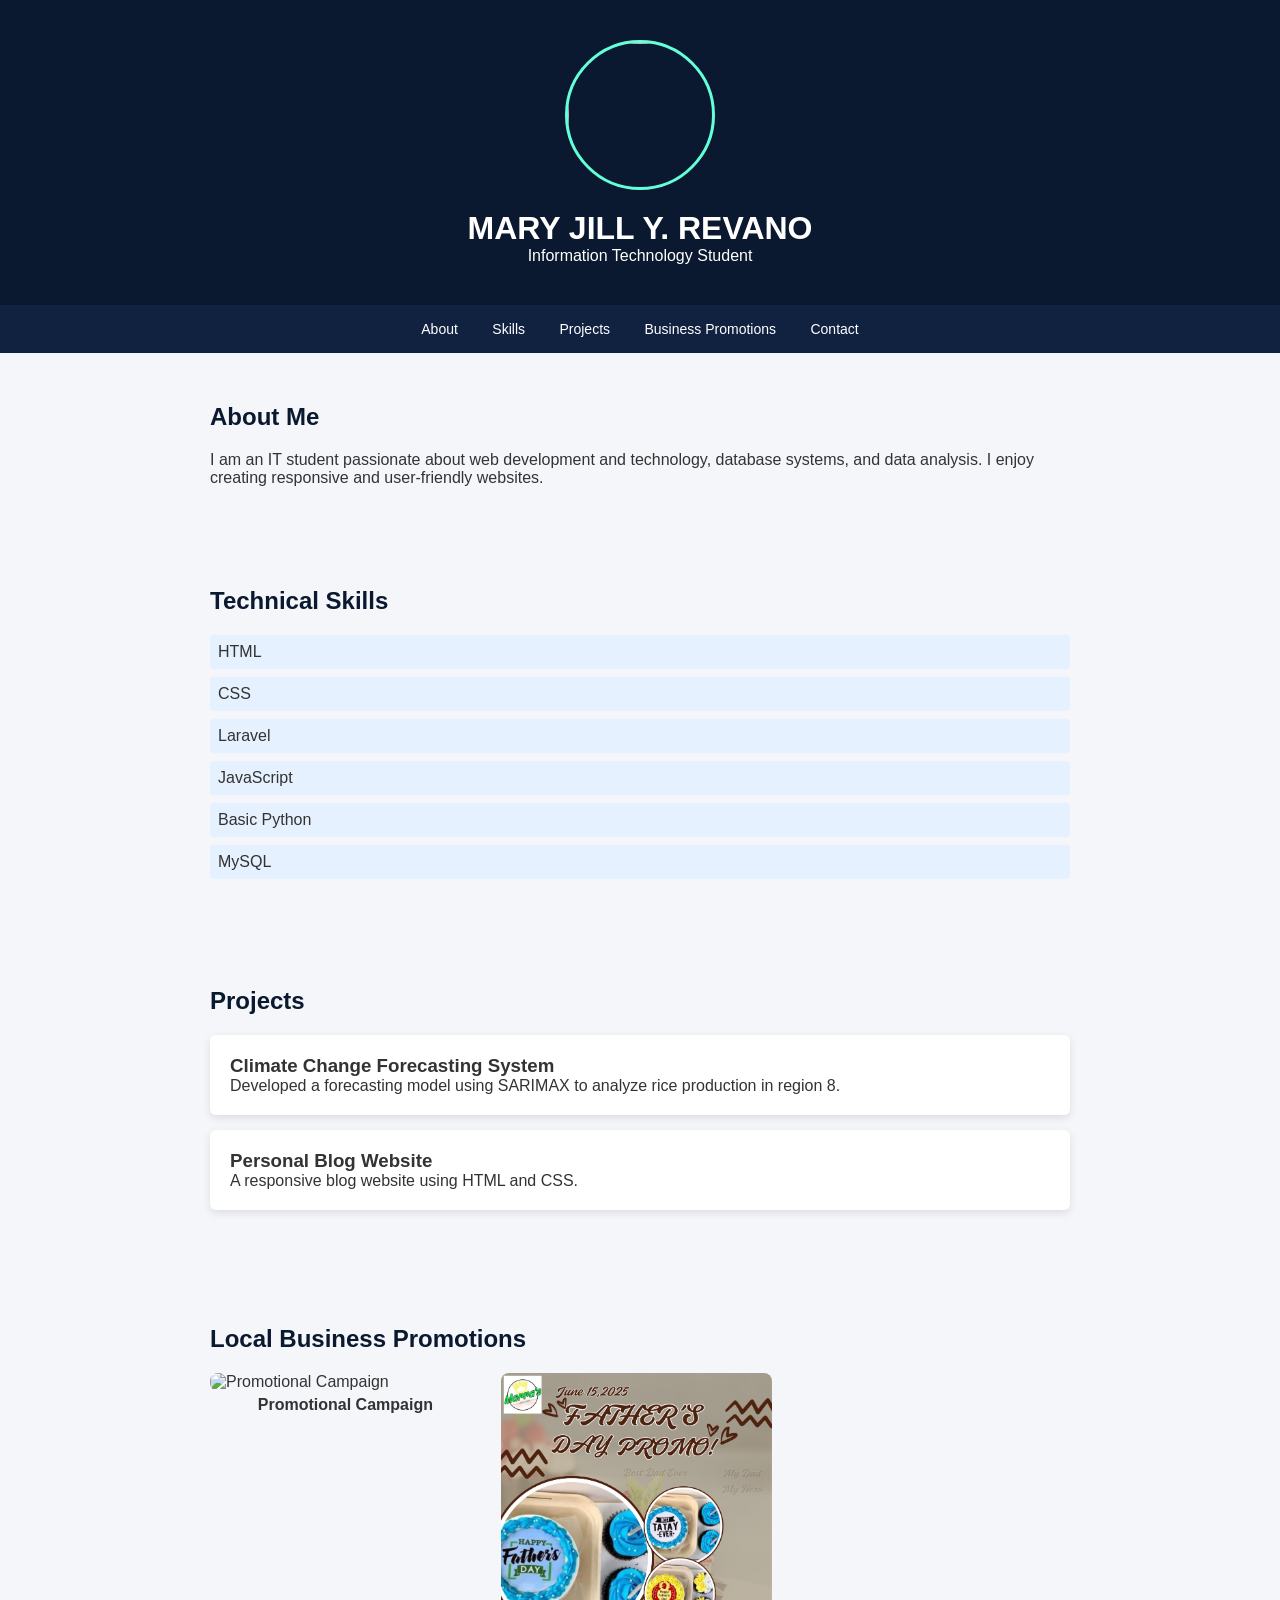
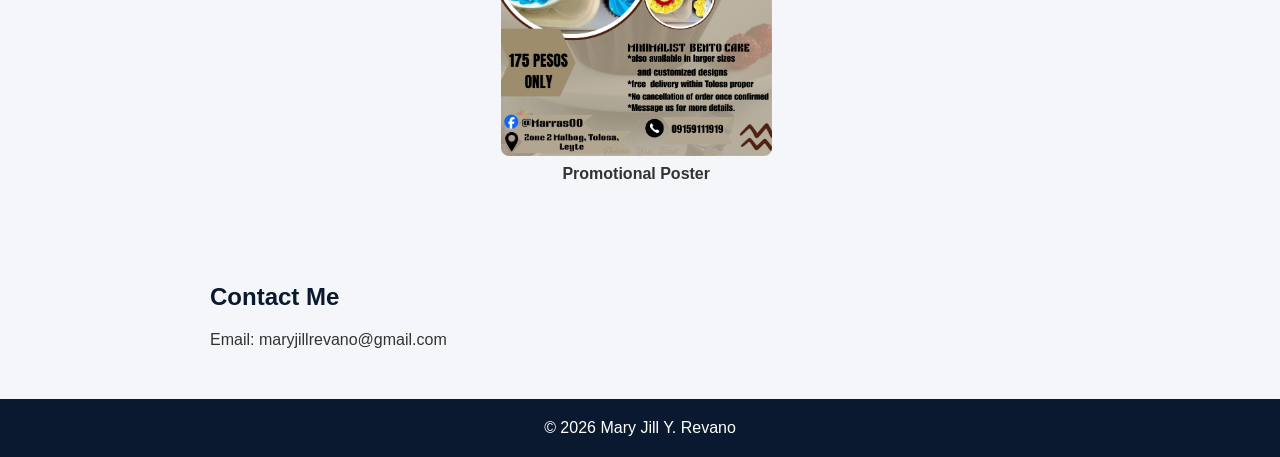
==== index.html @ 79eda32d "Fix folder structure for GitHub Pages" ====
<!DOCTYPE html>
<html lang="en">
<head>
    <meta charset="UTF-8">
    <title>Mary Jill Y. Revano | Portfolio</title>
    <meta name="viewport" content="width=device-width, initial-scale=1.0">

    <!-- Link CSS -->
    <link rel="stylesheet" href="style.css">
</head>
<body>

<header>
    <img src="profile.jpg" class="profile-photo">
    <h1>MARY JILL Y. REVANO</h1>
    <p>Information Technology Student</p>
</header>

<nav>
    <a href="#about">About</a>
    <a href="#skills">Skills</a>
    <a href="#projects">Projects</a>
    <a href="#campaign-section">Business Promotions</a>
    <a href="#contact">Contact</a>
</nav>

<section id="about">
    <h2>About Me</h2>
    <p>
        I am an IT student passionate about web development and technology, database systems, and data analysis.
        I enjoy creating responsive and user-friendly websites.
    </p>
</section>

<section id="skills">
    <h2>Technical Skills</h2>
    <ul>
        <li>HTML</li>
        <li>CSS</li>
        <li>Laravel</li>
        <li>JavaScript</li>
        <li>Basic Python</li>
        <li>MySQL</li>
    </ul>
</section>

<section id="projects">
    <h2>Projects</h2>
    <div class="project">
        <h3>Climate Change Forecasting System</h3>
        <p>Developed a forecasting model using SARIMAX to analyze rice production in region 8.</p>
    </div>

    <div class="project">
        <h3>Personal Blog Website</h3>
        <p>A responsive blog website using HTML and CSS.</p>
    </div>
</section>

<section id="campaign-section">
  <h2>Local Business Promotions</h2>
  
  <div class="campaign-gallery">
    <figure>
      <img src="images/Promotional Campaign.png" alt="Promotional Campaign">
      <figcaption>Promotional Campaign</figcaption>
    </figure>
    
    <figure>
      <img src="images/Promotional Poster.png" alt="Promotional Poster">
      <figcaption>Promotional Poster</figcaption>
    </figure>
  </div>
</section>

<section id="contact">
    <h2>Contact Me</h2>
    <p>Email: maryjillrevano@gmail.com</p>
</section>

<footer>
    <p>© 2026 Mary Jill Y. Revano</p>
</footer>

</body>
</html>
---- style.css ----
* {
    margin: 0;
    padding: 0;
    box-sizing: border-box;
    font-family: Arial, sans-serif;
}

body {
    background-color: #f4f6f9;
    color: #333;
}

header {
    background-color: #0a192f;
    color: white;
    text-align: center;
    padding: 40px 20px;
}

nav {
    background-color: #112240;
    text-align: center;
    padding: 15px;
}

nav a {
    color: white;
    text-decoration: none;
    margin: 0 15px;
    font-size: 14px;
}

nav a:hover {
    color: #64ffda;
}

section {
    padding: 50px 20px;
    max-width: 900px;
    margin: auto;
}

h2 {
    margin-bottom: 20px;
    color: #0a192f;
}

ul {
    list-style: none;
}

ul li {
    background-color: #e6f1ff;
    margin: 8px 0;
    padding: 8px;
    border-radius: 4px;
}

.project {
    background: white;
    padding: 20px;
    margin-bottom: 15px;
    border-radius: 6px;
    box-shadow: 0 3px 8px rgba(0,0,0,0.1);
}

footer {
    background-color: #0a192f;
    color: white;
    text-align: center;
    padding: 20px;
}

.profile-photo {
    width: 150px;       /* size of the photo */
    height: 150px;
    border-radius: 50%; /* makes it circular */
    display: block;
    margin: 0 auto 20px; /* center it and add spacing below */
    border: 3px solid #64ffda; /* optional border */
}

.campaign-gallery {
  display: flex;
  flex-wrap: wrap;
  gap: 20px;
}
.campaign-gallery figure {
  width: calc(33% - 13px);
  margin: 0;
}
.campaign-gallery img {
  width: 100%;
  border-radius: 8px;
}
.campaign-gallery figcaption {
  text-align: center;
  margin-top: 5px;
  font-weight: bold;
}
@media (max-width: 768px) {
  .campaign-gallery figure {
    width: 100%;
  }
}
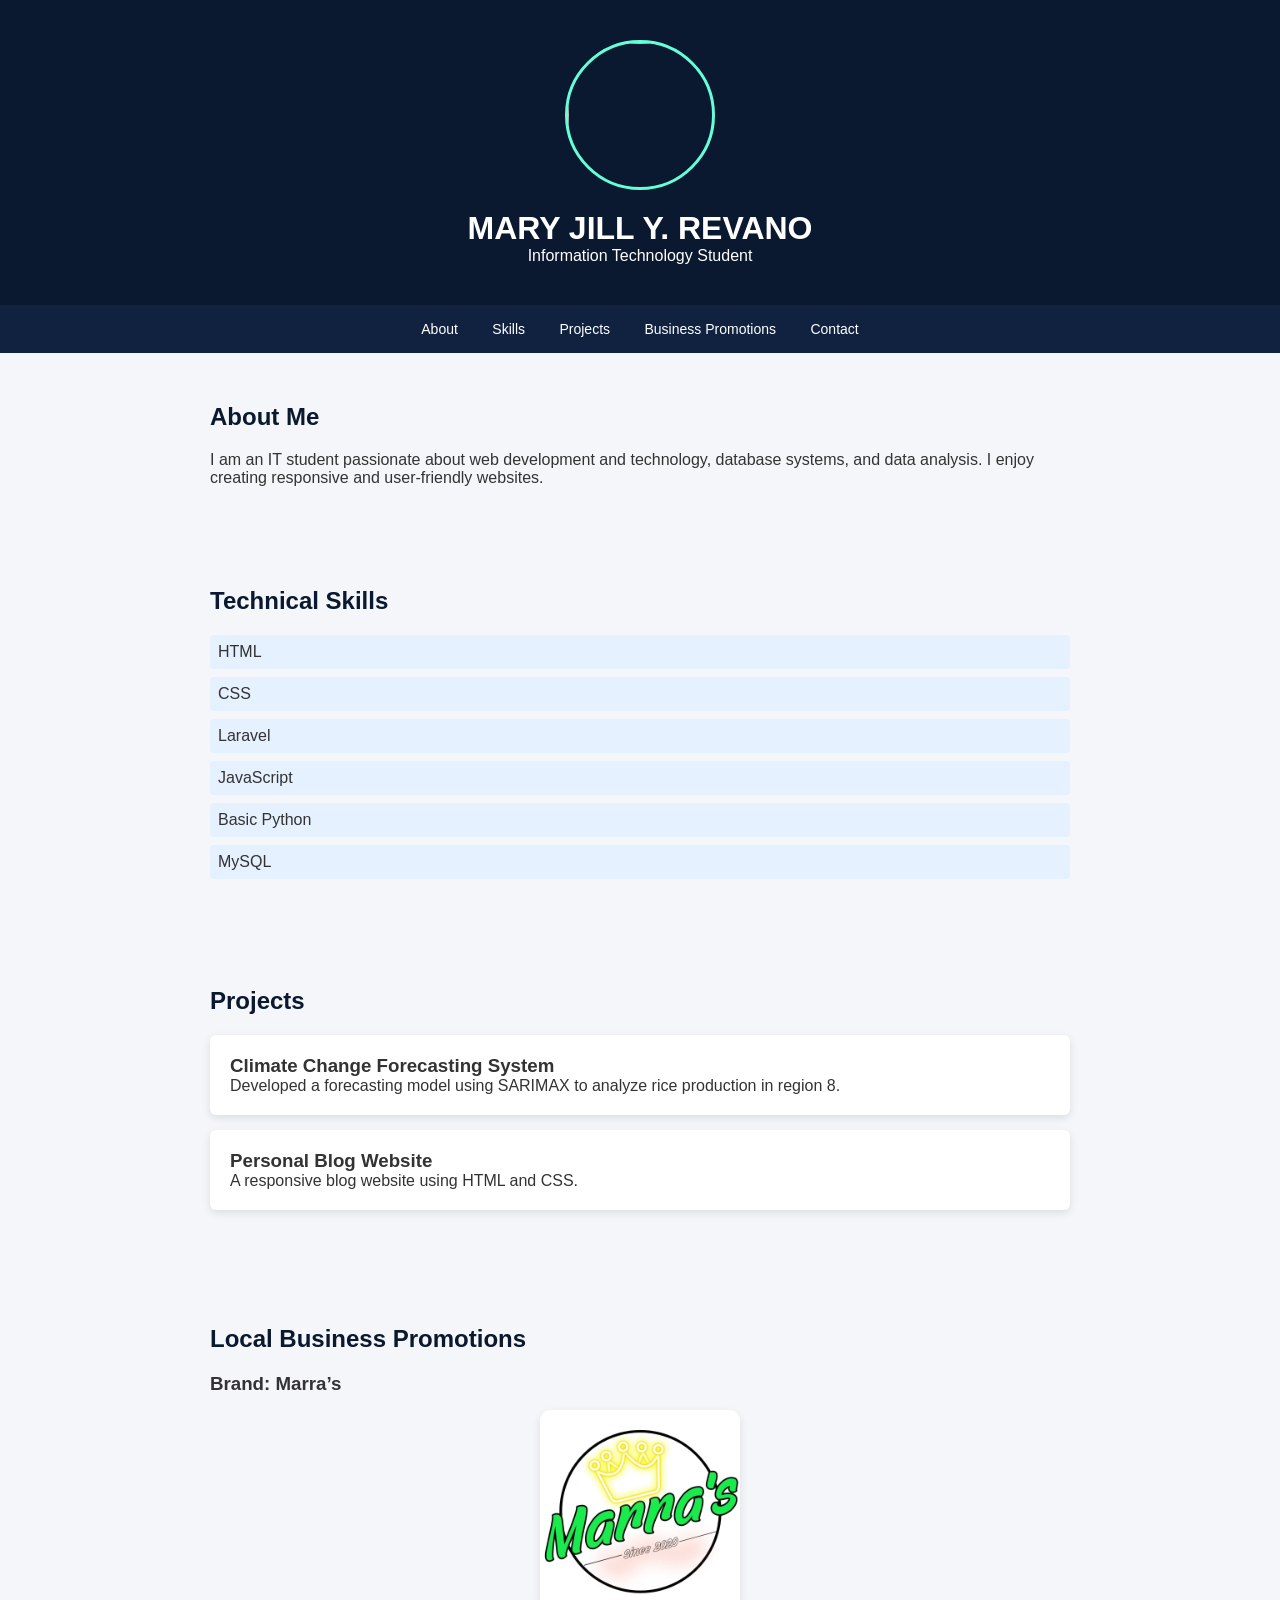
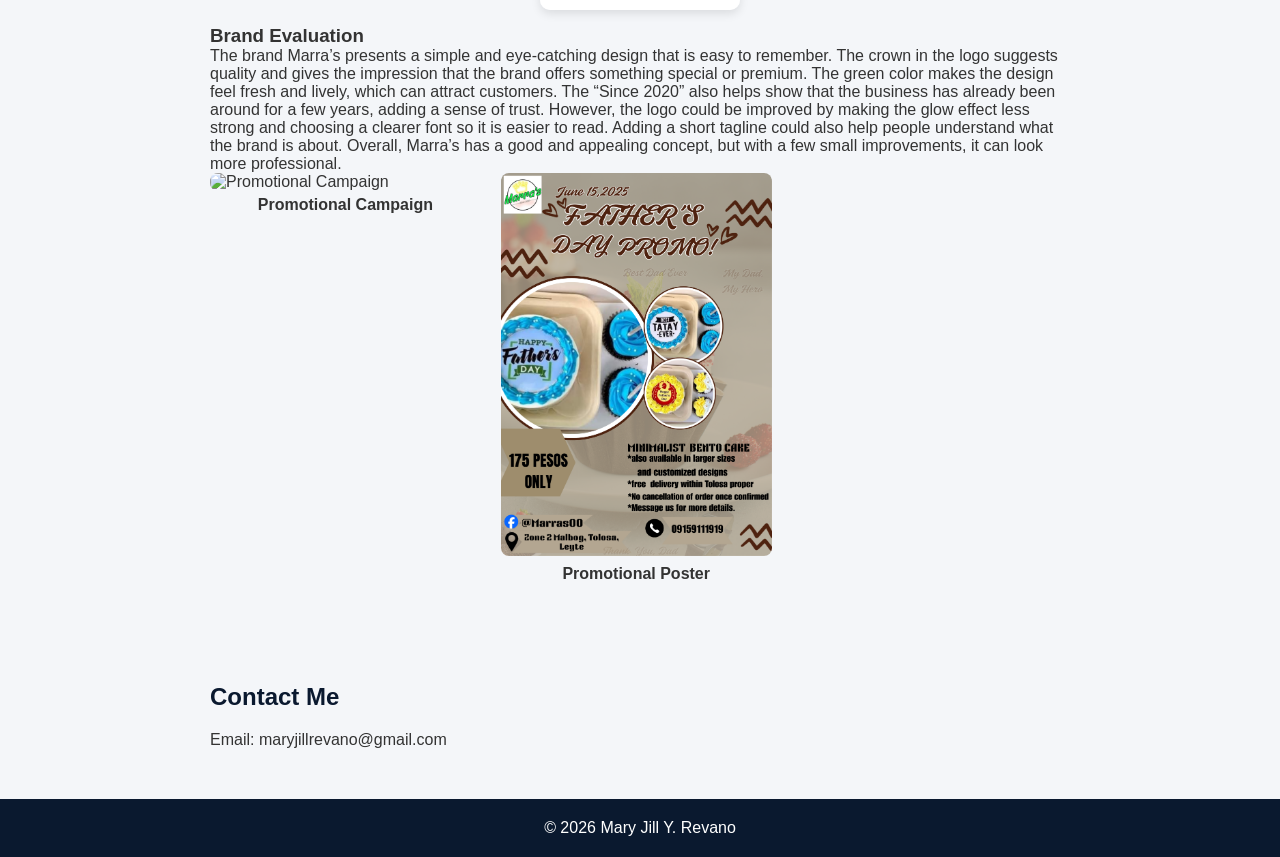
==== commit 62883574: "fixed image" ====
--- a/index.html
+++ b/index.html
@@ -59,7 +59,30 @@
 
 <section id="campaign-section">
   <h2>Local Business Promotions</h2>
-  
+
+   <!-- Brand Photo -->
+  <div class="brand">
+    <h3>Brand: Marra’s</h3>
+    <img src="images/marra-logo.jpg" alt="Marra's Logo" class="brand-photo">
+  </div>
+
+  <!-- Brand Evaluation -->
+  <div class="brand-evaluation">
+    <h3>Brand Evaluation</h3>
+    <p>
+      The brand Marra’s presents a simple and eye-catching design that is easy to remember. 
+      The crown in the logo suggests quality and gives the impression that the brand offers 
+      something special or premium. The green color makes the design feel fresh and lively, 
+      which can attract customers. The “Since 2020” also helps show that the business has 
+      already been around for a few years, adding a sense of trust. However, the logo could 
+      be improved by making the glow effect less strong and choosing a clearer font so it is 
+      easier to read. Adding a short tagline could also help people understand what the brand 
+      is about. Overall, Marra’s has a good and appealing concept, but with a few small 
+      improvements, it can look more professional.
+    </p>
+  </div>
+
+  <!-- Campaign Images -->
   <div class="campaign-gallery">
     <figure>
       <img src="images/Promotional Campaign.png" alt="Promotional Campaign">
--- a/style.css
+++ b/style.css
@@ -102,4 +102,12 @@
   .campaign-gallery figure {
     width: 100%;
   }
+}
+
+.brand-photo {
+    width: 200px;          /* controls size */
+    display: block;
+    margin: 15px auto;     /* centers the image */
+    border-radius: 10px;   /* rounded corners */
+    box-shadow: 0 4px 10px rgba(0,0,0,0.1);
 }
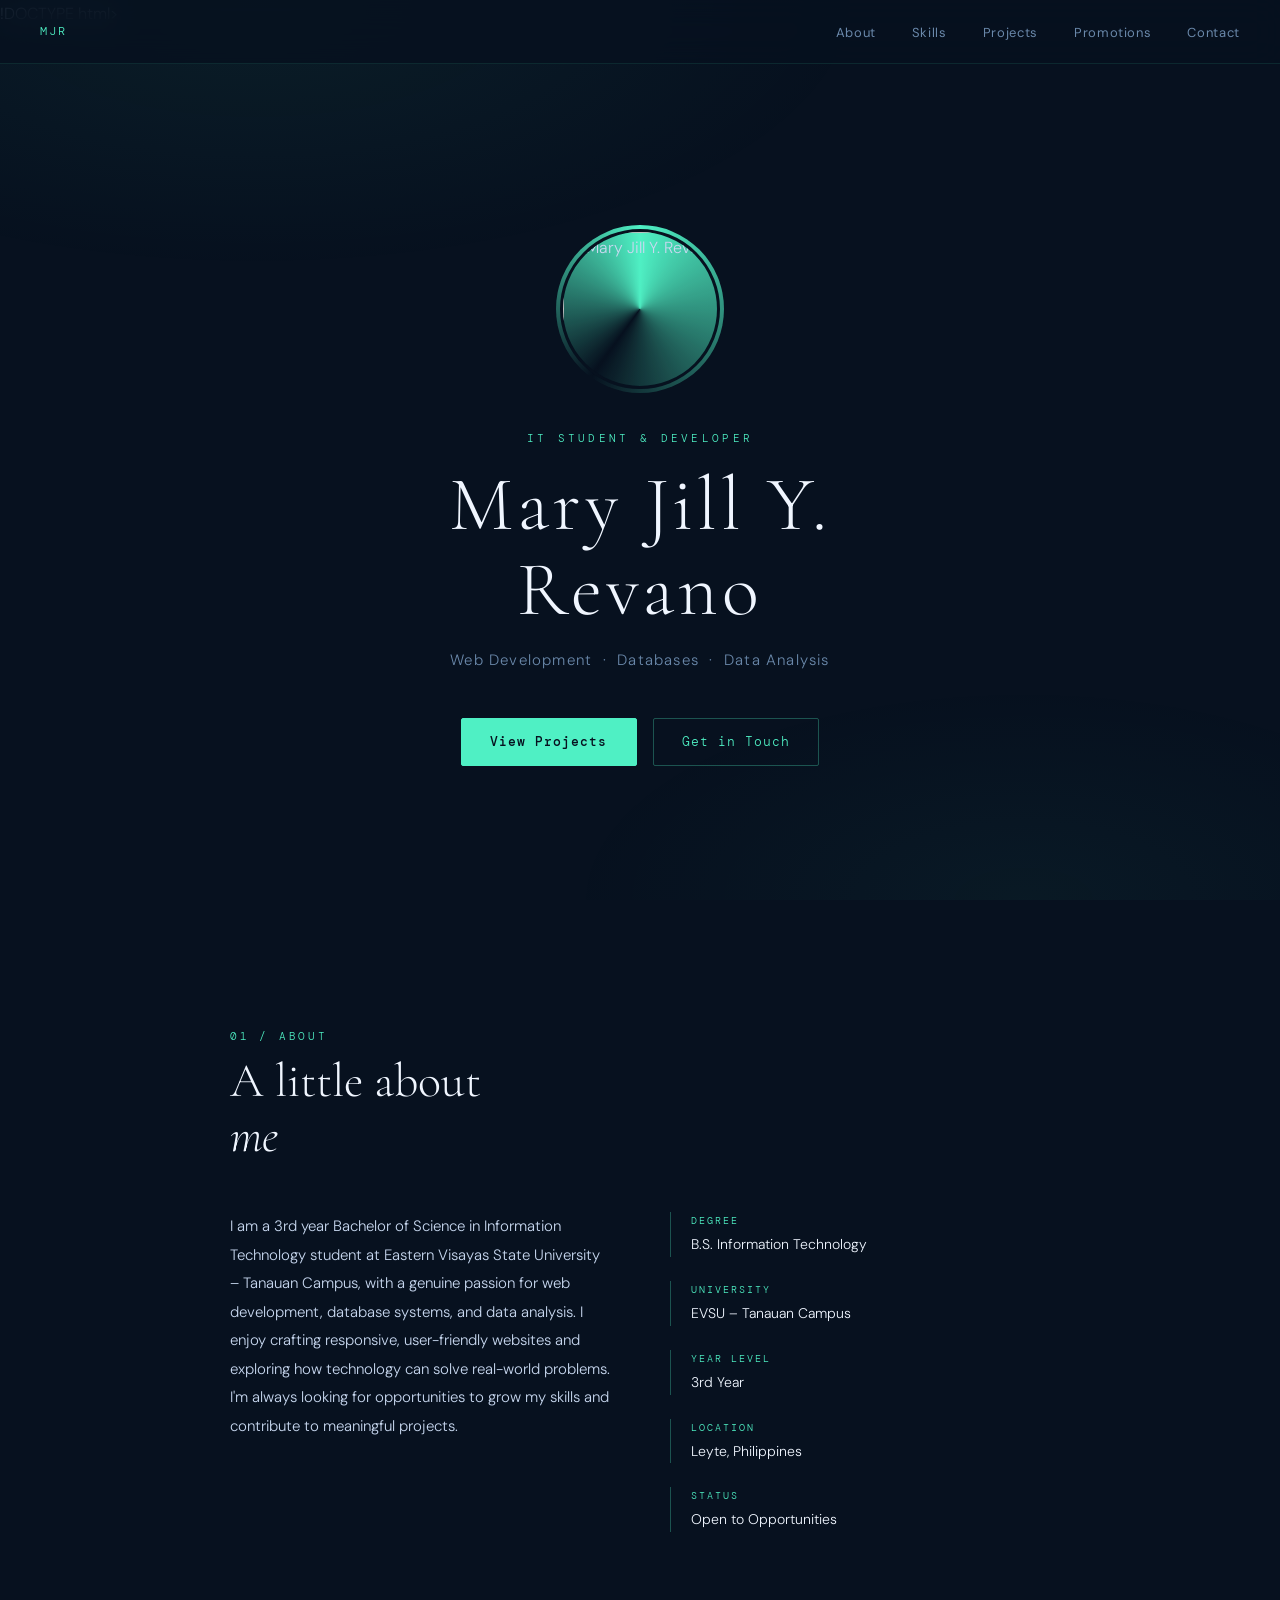
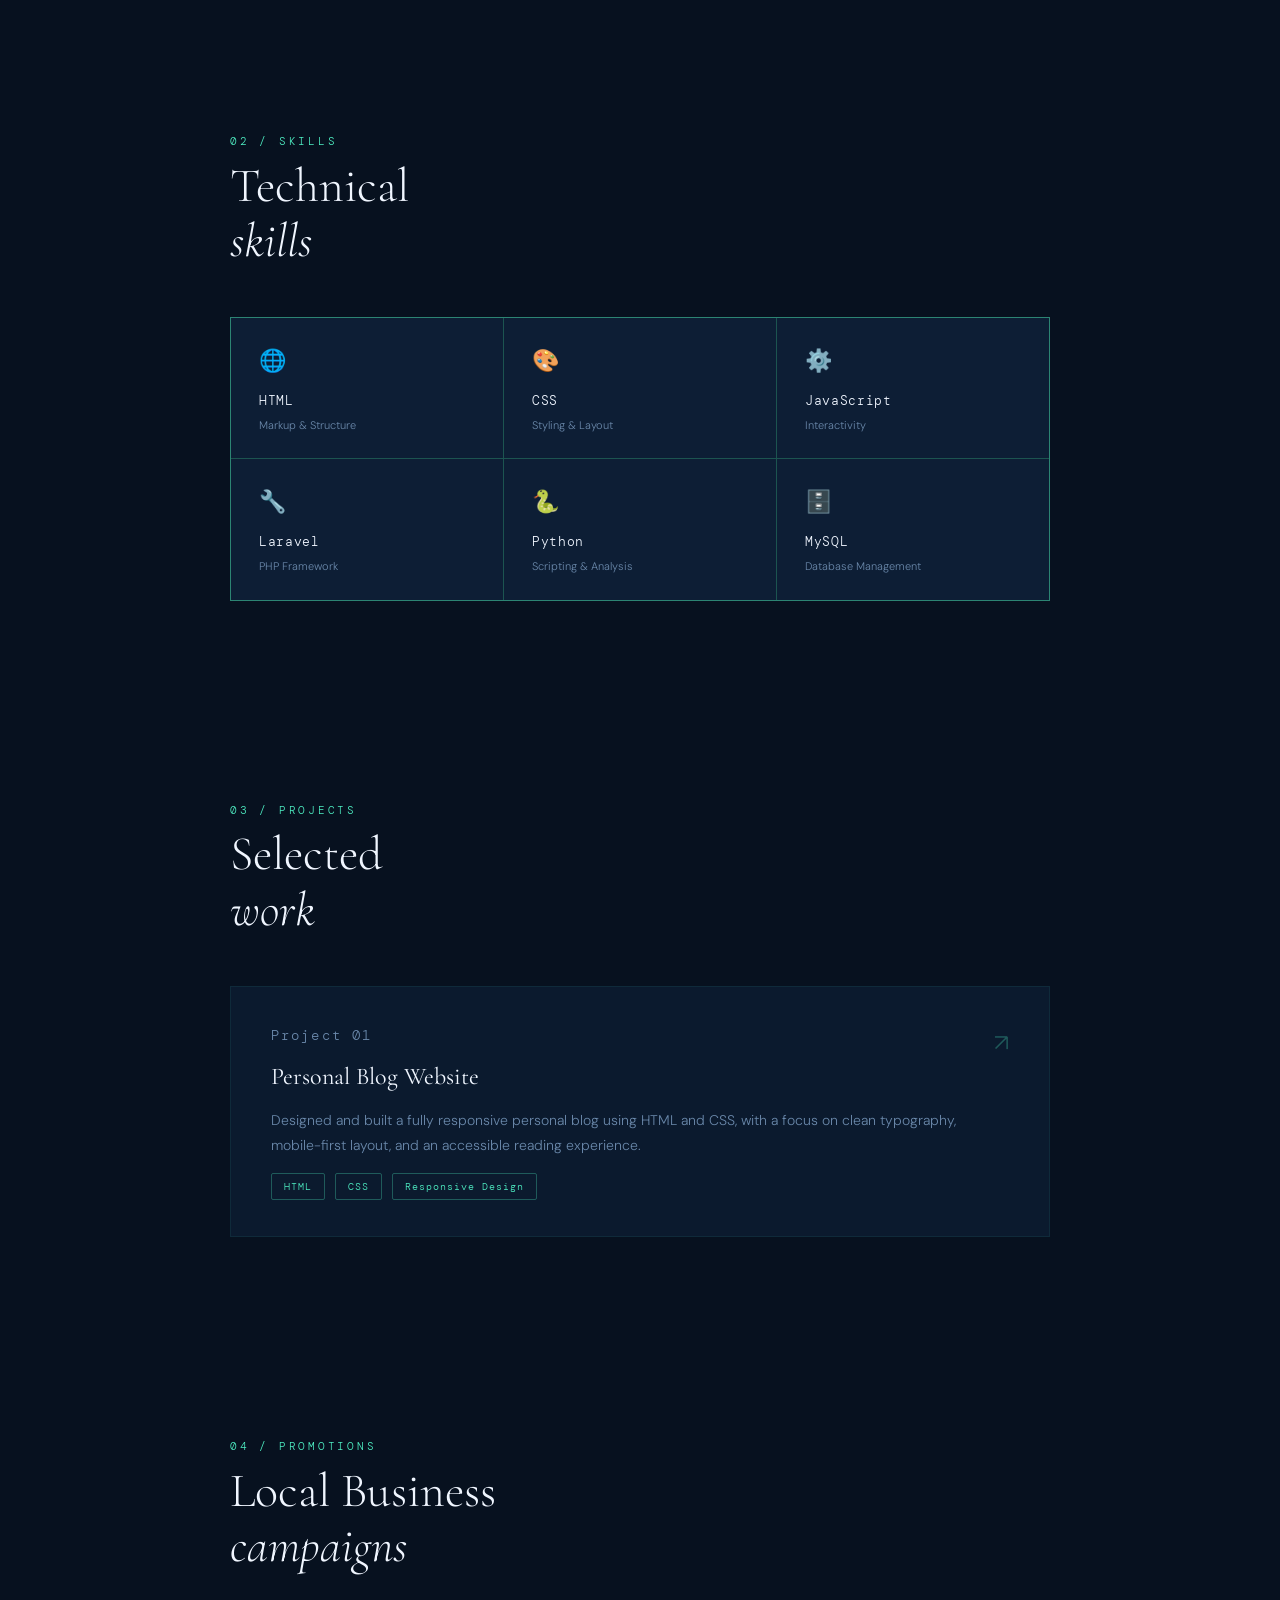
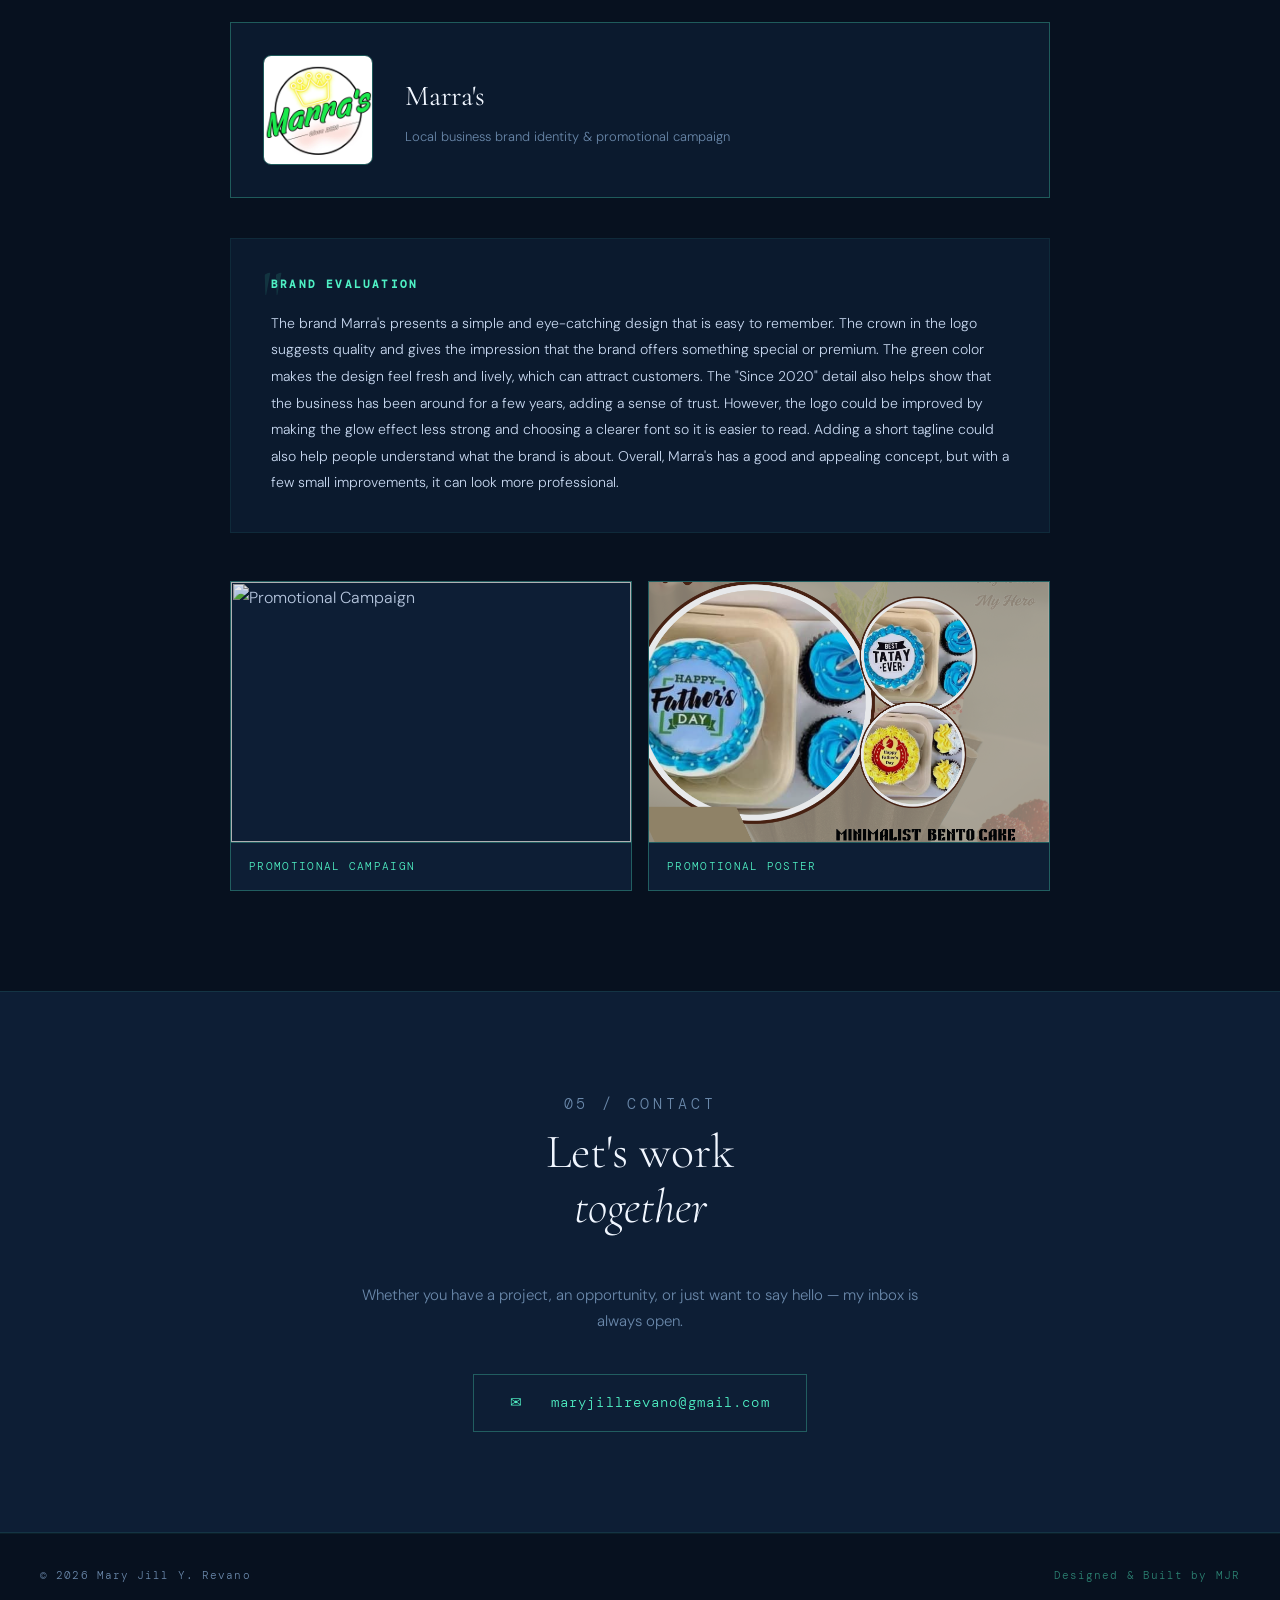
==== commit 0a4b46a4: "Update portfolio" ====
--- a/index.html
+++ b/index.html
@@ -1,109 +1,209 @@
-<!DOCTYPE html>
+!DOCTYPE html>
 <html lang="en">
 <head>
     <meta charset="UTF-8">
     <title>Mary Jill Y. Revano | Portfolio</title>
     <meta name="viewport" content="width=device-width, initial-scale=1.0">
-
-    <!-- Link CSS -->
+    <link rel="preconnect" href="https://fonts.googleapis.com">
+    <link rel="preconnect" href="https://fonts.gstatic.com" crossorigin>
+    <link href="https://fonts.googleapis.com/css2?family=Cormorant+Garamond:ital,wght@0,300;0,400;0,600;1,300&family=DM+Sans:wght@300;400;500&family=DM+Mono:wght@300;400&display=swap" rel="stylesheet">
     <link rel="stylesheet" href="style.css">
 </head>
 <body>
 
+<!-- ── NAVIGATION ── -->
+<nav>
+    <a href="#" class="nav-logo">MJR</a>
+    <ul class="nav-links">
+        <li><a href="#about">About</a></li>
+        <li><a href="#skills">Skills</a></li>
+        <li><a href="#projects">Projects</a></li>
+        <li><a href="#campaign-section">Promotions</a></li>
+        <li><a href="#contact">Contact</a></li>
+    </ul>
+</nav>
+
+<!-- ── HERO ── -->
 <header>
-    <img src="profile.jpg" class="profile-photo">
-    <h1>MARY JILL Y. REVANO</h1>
-    <p>Information Technology Student</p>
+    <div class="profile-ring">
+        <img src="profile.jpg" class="profile-photo" alt="Mary Jill Y. Revano">
+    </div>
+    <p class="hero-eyebrow">IT Student &amp; Developer</p>
+    <h1>Mary Jill Y.<br>Revano</h1>
+    <p class="hero-tagline">Web Development &nbsp;·&nbsp; Databases &nbsp;·&nbsp; Data Analysis</p>
+    <div class="hero-cta">
+        <a href="#projects" class="btn btn-primary">View Projects</a>
+        <a href="#contact" class="btn btn-ghost">Get in Touch</a>
+    </div>
 </header>
 
-<nav>
-    <a href="#about">About</a>
-    <a href="#skills">Skills</a>
-    <a href="#projects">Projects</a>
-    <a href="#campaign-section">Business Promotions</a>
-    <a href="#contact">Contact</a>
-</nav>
-
+<!-- ── ABOUT ── -->
 <section id="about">
-    <h2>About Me</h2>
-    <p>
-        I am an IT student passionate about web development and technology, database systems, and data analysis.
-        I enjoy creating responsive and user-friendly websites.
-    </p>
-</section>
-
+    <div class="section-wrap">
+        <p class="section-label reveal">01 / About</p>
+        <h2 class="section-title reveal">A little about<br><em>me</em></h2>
+        <div class="about-grid reveal">
+            <div class="about-text">
+                <p>
+                    I am a 3rd year Bachelor of Science in Information Technology student at Eastern Visayas State University – Tanauan Campus, with a genuine passion for web development, database systems, and data analysis. I enjoy crafting responsive, user-friendly websites and exploring how technology can solve real-world problems. I'm always looking for opportunities to grow my skills and contribute to meaningful projects.
+                </p>
+            </div>
+            <div class="about-meta">
+                <div class="meta-item">
+                    <p class="meta-label">Degree</p>
+                    <p class="meta-value">B.S. Information Technology</p>
+                </div>
+                <div class="meta-item">
+                    <p class="meta-label">University</p>
+                    <p class="meta-value">EVSU – Tanauan Campus</p>
+                </div>
+                <div class="meta-item">
+                    <p class="meta-label">Year Level</p>
+                    <p class="meta-value">3rd Year</p>
+                </div>
+                <div class="meta-item">
+                    <p class="meta-label">Location</p>
+                    <p class="meta-value">Leyte, Philippines</p>
+                </div>
+                <div class="meta-item">
+                    <p class="meta-label">Status</p>
+                    <p class="meta-value">Open to Opportunities</p>
+                </div>
+            </div>
+        </div>
+    </div>
+</section>
+
+<!-- ── SKILLS ── -->
 <section id="skills">
-    <h2>Technical Skills</h2>
-    <ul>
-        <li>HTML</li>
-        <li>CSS</li>
-        <li>Laravel</li>
-        <li>JavaScript</li>
-        <li>Basic Python</li>
-        <li>MySQL</li>
-    </ul>
-</section>
-
+    <div class="section-wrap">
+        <p class="section-label reveal">02 / Skills</p>
+        <h2 class="section-title reveal">Technical<br><em>skills</em></h2>
+        <div class="skills-grid reveal">
+            <div class="skill-item">
+                <div class="skill-icon">🌐</div>
+                <p class="skill-name">HTML</p>
+                <p class="skill-level">Markup & Structure</p>
+            </div>
+            <div class="skill-item">
+                <div class="skill-icon">🎨</div>
+                <p class="skill-name">CSS</p>
+                <p class="skill-level">Styling & Layout</p>
+            </div>
+            <div class="skill-item">
+                <div class="skill-icon">⚙️</div>
+                <p class="skill-name">JavaScript</p>
+                <p class="skill-level">Interactivity</p>
+            </div>
+            <div class="skill-item">
+                <div class="skill-icon">🔧</div>
+                <p class="skill-name">Laravel</p>
+                <p class="skill-level">PHP Framework</p>
+            </div>
+            <div class="skill-item">
+                <div class="skill-icon">🐍</div>
+                <p class="skill-name">Python</p>
+                <p class="skill-level">Scripting & Analysis</p>
+            </div>
+            <div class="skill-item">
+                <div class="skill-icon">🗄️</div>
+                <p class="skill-name">MySQL</p>
+                <p class="skill-level">Database Management</p>
+            </div>
+        </div>
+    </div>
+</section>
+
+<!-- ── PROJECTS ── -->
 <section id="projects">
-    <h2>Projects</h2>
-    <div class="project">
-        <h3>Climate Change Forecasting System</h3>
-        <p>Developed a forecasting model using SARIMAX to analyze rice production in region 8.</p>
-    </div>
-
-    <div class="project">
-        <h3>Personal Blog Website</h3>
-        <p>A responsive blog website using HTML and CSS.</p>
-    </div>
-</section>
-
+    <div class="section-wrap">
+        <p class="section-label reveal">03 / Projects</p>
+        <h2 class="section-title reveal">Selected<br><em>work</em></h2>
+        <div class="projects-list">
+            <div class="project-card reveal">
+                <div>
+                    <p class="project-number">Project 01</p>
+                    <h3>Personal Blog Website</h3>
+                    <p>Designed and built a fully responsive personal blog using HTML and CSS, with a focus on clean typography, mobile-first layout, and an accessible reading experience.</p>
+                    <span class="project-tag">HTML</span>
+                    <span class="project-tag">CSS</span>
+                    <span class="project-tag">Responsive Design</span>
+                </div>
+                <span class="project-arrow">↗</span>
+            </div>
+        </div>
+    </div>
+</section>
+
+<!-- ── BUSINESS PROMOTIONS ── -->
 <section id="campaign-section">
-  <h2>Local Business Promotions</h2>
-
-   <!-- Brand Photo -->
-  <div class="brand">
-    <h3>Brand: Marra’s</h3>
-    <img src="images/marra-logo.jpg" alt="Marra's Logo" class="brand-photo">
-  </div>
-
-  <!-- Brand Evaluation -->
-  <div class="brand-evaluation">
-    <h3>Brand Evaluation</h3>
-    <p>
-      The brand Marra’s presents a simple and eye-catching design that is easy to remember. 
-      The crown in the logo suggests quality and gives the impression that the brand offers 
-      something special or premium. The green color makes the design feel fresh and lively, 
-      which can attract customers. The “Since 2020” also helps show that the business has 
-      already been around for a few years, adding a sense of trust. However, the logo could 
-      be improved by making the glow effect less strong and choosing a clearer font so it is 
-      easier to read. Adding a short tagline could also help people understand what the brand 
-      is about. Overall, Marra’s has a good and appealing concept, but with a few small 
-      improvements, it can look more professional.
-    </p>
-  </div>
-
-  <!-- Campaign Images -->
-  <div class="campaign-gallery">
-    <figure>
-      <img src="images/Promotional Campaign.png" alt="Promotional Campaign">
-      <figcaption>Promotional Campaign</figcaption>
-    </figure>
-    
-    <figure>
-      <img src="images/Promotional Poster.png" alt="Promotional Poster">
-      <figcaption>Promotional Poster</figcaption>
-    </figure>
-  </div>
-</section>
-
+    <div class="section-wrap">
+        <p class="section-label reveal">04 / Promotions</p>
+        <h2 class="section-title reveal">Local Business<br><em>campaigns</em></h2>
+
+        <div class="brand-header reveal">
+            <img src="images/marra-logo.jpg" alt="Marra's Logo" class="brand-photo">
+            <div class="brand-info">
+                <h3>Marra's</h3>
+                <p>Local business brand identity & promotional campaign</p>
+            </div>
+        </div>
+
+        <div class="evaluation-block reveal">
+            <h3>Brand Evaluation</h3>
+            <p>
+                The brand Marra's presents a simple and eye-catching design that is easy to remember. The crown in the logo suggests quality and gives the impression that the brand offers something special or premium. The green color makes the design feel fresh and lively, which can attract customers. The "Since 2020" detail also helps show that the business has been around for a few years, adding a sense of trust. However, the logo could be improved by making the glow effect less strong and choosing a clearer font so it is easier to read. Adding a short tagline could also help people understand what the brand is about. Overall, Marra's has a good and appealing concept, but with a few small improvements, it can look more professional.
+            </p>
+        </div>
+
+        <div class="gallery-grid reveal">
+            <figure class="gallery-figure">
+                <img src="images/Promotional Campaign.png" alt="Promotional Campaign">
+                <figcaption>Promotional Campaign</figcaption>
+            </figure>
+            <figure class="gallery-figure">
+                <img src="images/Promotional Poster.png" alt="Promotional Poster">
+                <figcaption>Promotional Poster</figcaption>
+            </figure>
+        </div>
+    </div>
+</section>
+
+<!-- ── CONTACT ── -->
 <section id="contact">
-    <h2>Contact Me</h2>
-    <p>Email: maryjillrevano@gmail.com</p>
-</section>
-
+    <div class="section-wrap">
+        <div class="contact-inner">
+            <p class="section-label reveal" style="margin-bottom:8px;">05 / Contact</p>
+            <h2 class="section-title reveal">Let's work<br><em>together</em></h2>
+            <p class="reveal">Whether you have a project, an opportunity, or just want to say hello — my inbox is always open.</p>
+            <a href="mailto:maryjillrevano@gmail.com" class="contact-link reveal">
+                ✉ &nbsp; maryjillrevano@gmail.com
+            </a>
+        </div>
+    </div>
+</section>
+
+<!-- ── FOOTER ── -->
 <footer>
-    <p>© 2026 Mary Jill Y. Revano</p>
+    <span class="footer-copy">© 2026 Mary Jill Y. Revano</span>
+    <span class="footer-badge">Designed &amp; Built by MJR</span>
 </footer>
 
+<script>
+    // Scroll reveal
+    const revealEls = document.querySelectorAll('.reveal');
+    const observer = new IntersectionObserver((entries) => {
+        entries.forEach((entry, i) => {
+            if (entry.isIntersecting) {
+                entry.target.style.transitionDelay = (i % 3) * 0.1 + 's';
+                entry.target.classList.add('visible');
+                observer.unobserve(entry.target);
+            }
+        });
+    }, { threshold: 0.12 });
+
+    revealEls.forEach(el => observer.observe(el));
+</script>
+
 </body>
-</html>+</html>
--- a/style.css
+++ b/style.css
@@ -1,113 +1,638 @@
+:root {
+    --navy: #07111f;
+    --navy-mid: #0d1e35;
+    --navy-light: #132844;
+    --teal: #4ff0c4;
+    --teal-dim: rgba(79, 240, 196, 0.15);
+    --teal-border: rgba(79, 240, 196, 0.3);
+    --text: #c8d8f0;
+    --text-dim: #6a88aa;
+    --white: #f0f6ff;
+    --card: rgba(13, 30, 53, 0.7);
+}
+
 * {
     margin: 0;
     padding: 0;
     box-sizing: border-box;
-    font-family: Arial, sans-serif;
+}
+
+html {
+    scroll-behavior: smooth;
 }
 
 body {
-    background-color: #f4f6f9;
-    color: #333;
-}
-
+    background-color: var(--navy);
+    color: var(--text);
+    font-family: 'DM Sans', sans-serif;
+    font-weight: 300;
+    line-height: 1.7;
+    overflow-x: hidden;
+}
+
+/* ── Background Texture ── */
+body::before {
+    content: '';
+    position: fixed;
+    inset: 0;
+    background-image:
+        radial-gradient(ellipse 80% 50% at 20% 0%, rgba(79,240,196,0.06) 0%, transparent 60%),
+        radial-gradient(ellipse 60% 40% at 80% 100%, rgba(79,240,196,0.04) 0%, transparent 60%);
+    pointer-events: none;
+    z-index: 0;
+}
+
+/* ── NAV ── */
+nav {
+    position: fixed;
+    top: 0;
+    width: 100%;
+    z-index: 100;
+    background: rgba(7,17,31,0.85);
+    backdrop-filter: blur(16px);
+    -webkit-backdrop-filter: blur(16px);
+    border-bottom: 1px solid rgba(79,240,196,0.1);
+    padding: 0 40px;
+    display: flex;
+    align-items: center;
+    justify-content: space-between;
+    height: 64px;
+}
+
+.nav-logo {
+    font-family: 'DM Mono', monospace;
+    font-size: 12px;
+    color: var(--teal);
+    letter-spacing: 0.15em;
+    text-transform: uppercase;
+    text-decoration: none;
+}
+
+.nav-links {
+    display: flex;
+    gap: 36px;
+    list-style: none;
+}
+
+.nav-links a {
+    color: var(--text-dim);
+    text-decoration: none;
+    font-size: 13px;
+    font-weight: 400;
+    letter-spacing: 0.05em;
+    transition: color 0.2s;
+    position: relative;
+}
+
+.nav-links a::after {
+    content: '';
+    position: absolute;
+    bottom: -3px;
+    left: 0;
+    width: 0;
+    height: 1px;
+    background: var(--teal);
+    transition: width 0.25s ease;
+}
+
+.nav-links a:hover {
+    color: var(--teal);
+}
+
+.nav-links a:hover::after {
+    width: 100%;
+}
+
+/* ── HERO ── */
 header {
-    background-color: #0a192f;
-    color: white;
+    min-height: 100vh;
+    display: flex;
+    align-items: center;
+    justify-content: center;
+    flex-direction: column;
     text-align: center;
-    padding: 40px 20px;
-}
-
-nav {
-    background-color: #112240;
+    padding: 120px 40px 80px;
+    position: relative;
+    z-index: 1;
+}
+
+.profile-ring {
+    position: relative;
+    width: 160px;
+    height: 160px;
+    margin: 0 auto 40px;
+}
+
+.profile-ring::before {
+    content: '';
+    position: absolute;
+    inset: -4px;
+    border-radius: 50%;
+    background: conic-gradient(var(--teal), transparent 60%, var(--teal));
+    animation: spin 8s linear infinite;
+}
+
+@keyframes spin {
+    to { transform: rotate(360deg); }
+}
+
+.profile-photo {
+    width: 160px;
+    height: 160px;
+    border-radius: 50%;
+    display: block;
+    object-fit: cover;
+    position: relative;
+    z-index: 1;
+    border: 3px solid var(--navy);
+}
+
+.hero-eyebrow {
+    font-family: 'DM Mono', monospace;
+    font-size: 11px;
+    letter-spacing: 0.3em;
+    color: var(--teal);
+    text-transform: uppercase;
+    margin-bottom: 16px;
+    animation: fadeUp 0.8s ease both;
+}
+
+header h1 {
+    font-family: 'Cormorant Garamond', serif;
+    font-weight: 300;
+    font-size: clamp(2.8rem, 6vw, 5rem);
+    color: var(--white);
+    letter-spacing: 0.05em;
+    line-height: 1.1;
+    animation: fadeUp 0.8s 0.15s ease both;
+}
+
+.hero-tagline {
+    font-size: 15px;
+    color: var(--text-dim);
+    margin-top: 16px;
+    letter-spacing: 0.08em;
+    animation: fadeUp 0.8s 0.3s ease both;
+}
+
+.hero-cta {
+    margin-top: 44px;
+    display: flex;
+    gap: 16px;
+    justify-content: center;
+    flex-wrap: wrap;
+    animation: fadeUp 0.8s 0.45s ease both;
+}
+
+.btn {
+    display: inline-flex;
+    align-items: center;
+    gap: 8px;
+    padding: 12px 28px;
+    border-radius: 2px;
+    font-size: 13px;
+    font-family: 'DM Mono', monospace;
+    letter-spacing: 0.08em;
+    text-decoration: none;
+    transition: all 0.25s;
+    cursor: pointer;
+}
+
+.btn-primary {
+    background: var(--teal);
+    color: var(--navy);
+    font-weight: 500;
+    border: 1px solid var(--teal);
+}
+
+.btn-primary:hover {
+    background: transparent;
+    color: var(--teal);
+}
+
+.btn-ghost {
+    background: transparent;
+    color: var(--teal);
+    border: 1px solid var(--teal-border);
+}
+
+.btn-ghost:hover {
+    background: var(--teal-dim);
+    border-color: var(--teal);
+}
+
+@keyframes fadeUp {
+    from { opacity: 0; transform: translateY(24px); }
+    to   { opacity: 1; transform: translateY(0); }
+}
+
+/* ── SECTIONS ── */
+.section-wrap {
+    position: relative;
+    z-index: 1;
+    max-width: 900px;
+    margin: 0 auto;
+    padding: 100px 40px;
+}
+
+.section-label {
+    font-family: 'DM Mono', monospace;
+    font-size: 11px;
+    letter-spacing: 0.25em;
+    color: var(--teal);
+    text-transform: uppercase;
+    margin-bottom: 8px;
+}
+
+.section-title {
+    font-family: 'Cormorant Garamond', serif;
+    font-weight: 300;
+    font-size: clamp(2rem, 4vw, 3rem);
+    color: var(--white);
+    margin-bottom: 48px;
+    line-height: 1.15;
+}
+
+.divider {
+    width: 48px;
+    height: 1px;
+    background: var(--teal);
+    margin-bottom: 48px;
+    opacity: 0.6;
+}
+
+/* ── ABOUT ── */
+.about-grid {
+    display: grid;
+    grid-template-columns: 1fr 1fr;
+    gap: 60px;
+    align-items: start;
+}
+
+.about-text p {
+    color: var(--text);
+    font-size: 15px;
+    line-height: 1.9;
+}
+
+.about-meta {
+    display: flex;
+    flex-direction: column;
+    gap: 24px;
+}
+
+.meta-item {
+    border-left: 1px solid var(--teal-border);
+    padding-left: 20px;
+}
+
+.meta-label {
+    font-family: 'DM Mono', monospace;
+    font-size: 10px;
+    letter-spacing: 0.2em;
+    color: var(--teal);
+    text-transform: uppercase;
+    margin-bottom: 4px;
+}
+
+.meta-value {
+    font-size: 14px;
+    color: var(--white);
+}
+
+/* ── SKILLS ── */
+.skills-grid {
+    display: grid;
+    grid-template-columns: repeat(3, 1fr);
+    gap: 1px;
+    background: var(--teal-border);
+    border: 1px solid var(--teal-border);
+}
+
+.skill-item {
+    background: var(--navy-mid);
+    padding: 24px 28px;
+    transition: background 0.2s;
+    position: relative;
+    overflow: hidden;
+}
+
+.skill-item::before {
+    content: '';
+    position: absolute;
+    top: 0; left: 0;
+    width: 100%; height: 2px;
+    background: var(--teal);
+    transform: scaleX(0);
+    transition: transform 0.3s ease;
+    transform-origin: left;
+}
+
+.skill-item:hover {
+    background: var(--navy-light);
+}
+
+.skill-item:hover::before {
+    transform: scaleX(1);
+}
+
+.skill-icon {
+    font-size: 22px;
+    margin-bottom: 10px;
+}
+
+.skill-name {
+    font-family: 'DM Mono', monospace;
+    font-size: 13px;
+    color: var(--white);
+    letter-spacing: 0.05em;
+}
+
+.skill-level {
+    font-size: 11px;
+    color: var(--text-dim);
+    margin-top: 4px;
+}
+
+/* ── PROJECTS ── */
+.projects-list {
+    display: flex;
+    flex-direction: column;
+    gap: 2px;
+}
+
+.project-card {
+    background: var(--card);
+    border: 1px solid rgba(79,240,196,0.08);
+    padding: 36px 40px;
+    display: grid;
+    grid-template-columns: 1fr auto;
+    gap: 20px;
+    align-items: start;
+    transition: border-color 0.25s, background 0.25s;
+    position: relative;
+    overflow: hidden;
+}
+
+.project-card::before {
+    content: '';
+    position: absolute;
+    left: 0; top: 0; bottom: 0;
+    width: 3px;
+    background: var(--teal);
+    transform: scaleY(0);
+    transform-origin: top;
+    transition: transform 0.3s ease;
+}
+
+.project-card:hover {
+    border-color: var(--teal-border);
+    background: var(--navy-light);
+}
+
+.project-card:hover::before {
+    transform: scaleY(1);
+}
+
+.project-number {
+    font-family: 'DM Mono', monospace;
+    font-size: 11px;
+    color: var(--teal);
+    letter-spacing: 0.15em;
+    margin-bottom: 10px;
+}
+
+.project-card h3 {
+    font-family: 'Cormorant Garamond', serif;
+    font-weight: 400;
+    font-size: 1.5rem;
+    color: var(--white);
+    margin-bottom: 10px;
+}
+
+.project-card p {
+    font-size: 14px;
+    color: var(--text-dim);
+    line-height: 1.75;
+}
+
+.project-tag {
+    display: inline-block;
+    padding: 4px 12px;
+    border: 1px solid var(--teal-border);
+    font-family: 'DM Mono', monospace;
+    font-size: 10px;
+    letter-spacing: 0.1em;
+    color: var(--teal);
+    margin-top: 16px;
+    margin-right: 6px;
+    border-radius: 2px;
+}
+
+.project-arrow {
+    color: var(--teal-border);
+    font-size: 24px;
+    transition: color 0.2s, transform 0.2s;
+}
+
+.project-card:hover .project-arrow {
+    color: var(--teal);
+    transform: translate(4px, -4px);
+}
+
+/* ── PROMOTIONS ── */
+.brand-header {
+    display: flex;
+    align-items: center;
+    gap: 32px;
+    margin-bottom: 40px;
+    padding: 32px;
+    border: 1px solid var(--teal-border);
+    background: var(--card);
+}
+
+.brand-photo {
+    width: 110px;
+    height: 110px;
+    border-radius: 8px;
+    object-fit: cover;
+    border: 1px solid var(--teal-border);
+}
+
+.brand-info h3 {
+    font-family: 'Cormorant Garamond', serif;
+    font-size: 1.8rem;
+    font-weight: 400;
+    color: var(--white);
+    margin-bottom: 6px;
+}
+
+.brand-info p {
+    font-size: 13px;
+    color: var(--text-dim);
+}
+
+.evaluation-block {
+    background: var(--card);
+    border: 1px solid rgba(79,240,196,0.08);
+    padding: 36px 40px;
+    margin-bottom: 48px;
+    position: relative;
+}
+
+.evaluation-block::before {
+    content: '"';
+    position: absolute;
+    top: 20px; left: 30px;
+    font-family: 'Cormorant Garamond', serif;
+    font-size: 80px;
+    color: var(--teal);
+    opacity: 0.12;
+    line-height: 1;
+}
+
+.evaluation-block h3 {
+    font-family: 'DM Mono', monospace;
+    font-size: 11px;
+    letter-spacing: 0.2em;
+    color: var(--teal);
+    text-transform: uppercase;
+    margin-bottom: 16px;
+}
+
+.evaluation-block p {
+    font-size: 14px;
+    color: var(--text);
+    line-height: 1.9;
+}
+
+.gallery-grid {
+    display: grid;
+    grid-template-columns: 1fr 1fr;
+    gap: 16px;
+}
+
+.gallery-figure {
+    margin: 0;
+    position: relative;
+    overflow: hidden;
+    background: var(--navy-mid);
+    border: 1px solid var(--teal-border);
+}
+
+.gallery-figure img {
+    width: 100%;
+    height: 260px;
+    object-fit: cover;
+    display: block;
+    transition: transform 0.5s ease, opacity 0.3s;
+    opacity: 0.9;
+}
+
+.gallery-figure:hover img {
+    transform: scale(1.04);
+    opacity: 1;
+}
+
+.gallery-figure figcaption {
+    padding: 14px 18px;
+    font-family: 'DM Mono', monospace;
+    font-size: 11px;
+    letter-spacing: 0.12em;
+    color: var(--teal);
+    text-transform: uppercase;
+    border-top: 1px solid var(--teal-border);
+}
+
+/* ── CONTACT ── */
+#contact {
+    background: var(--navy-mid);
+    border-top: 1px solid rgba(79,240,196,0.1);
+    border-bottom: 1px solid rgba(79,240,196,0.1);
+}
+
+.contact-inner {
     text-align: center;
-    padding: 15px;
-}
-
-nav a {
-    color: white;
+    max-width: 600px;
+    margin: 0 auto;
+}
+
+.contact-inner p {
+    font-size: 15px;
+    color: var(--text-dim);
+    margin-bottom: 40px;
+}
+
+.contact-link {
+    display: inline-flex;
+    align-items: center;
+    gap: 10px;
+    font-family: 'DM Mono', monospace;
+    font-size: 14px;
+    color: var(--teal);
     text-decoration: none;
-    margin: 0 15px;
-    font-size: 14px;
-}
-
-nav a:hover {
-    color: #64ffda;
-}
-
-section {
-    padding: 50px 20px;
-    max-width: 900px;
-    margin: auto;
-}
-
-h2 {
-    margin-bottom: 20px;
-    color: #0a192f;
-}
-
-ul {
-    list-style: none;
-}
-
-ul li {
-    background-color: #e6f1ff;
-    margin: 8px 0;
-    padding: 8px;
-    border-radius: 4px;
-}
-
-.project {
-    background: white;
-    padding: 20px;
-    margin-bottom: 15px;
-    border-radius: 6px;
-    box-shadow: 0 3px 8px rgba(0,0,0,0.1);
-}
-
+    border: 1px solid var(--teal-border);
+    padding: 16px 36px;
+    transition: all 0.25s;
+    letter-spacing: 0.08em;
+}
+
+.contact-link:hover {
+    background: var(--teal-dim);
+    border-color: var(--teal);
+}
+
+/* ── FOOTER ── */
 footer {
-    background-color: #0a192f;
-    color: white;
-    text-align: center;
-    padding: 20px;
-}
-
-.profile-photo {
-    width: 150px;       /* size of the photo */
-    height: 150px;
-    border-radius: 50%; /* makes it circular */
-    display: block;
-    margin: 0 auto 20px; /* center it and add spacing below */
-    border: 3px solid #64ffda; /* optional border */
-}
-
-.campaign-gallery {
-  display: flex;
-  flex-wrap: wrap;
-  gap: 20px;
-}
-.campaign-gallery figure {
-  width: calc(33% - 13px);
-  margin: 0;
-}
-.campaign-gallery img {
-  width: 100%;
-  border-radius: 8px;
-}
-.campaign-gallery figcaption {
-  text-align: center;
-  margin-top: 5px;
-  font-weight: bold;
-}
+    background: var(--navy);
+    border-top: 1px solid rgba(79,240,196,0.06);
+    padding: 32px 40px;
+    display: flex;
+    align-items: center;
+    justify-content: space-between;
+    position: relative;
+    z-index: 1;
+}
+
+.footer-copy {
+    font-family: 'DM Mono', monospace;
+    font-size: 11px;
+    color: var(--text-dim);
+    letter-spacing: 0.1em;
+}
+
+.footer-badge {
+    font-family: 'DM Mono', monospace;
+    font-size: 11px;
+    color: var(--teal);
+    letter-spacing: 0.1em;
+    opacity: 0.5;
+}
+
+/* ── SCROLL REVEAL ── */
+.reveal {
+    opacity: 0;
+    transform: translateY(30px);
+    transition: opacity 0.7s ease, transform 0.7s ease;
+}
+
+.reveal.visible {
+    opacity: 1;
+    transform: translateY(0);
+}
+
+/* ── RESPONSIVE ── */
 @media (max-width: 768px) {
-  .campaign-gallery figure {
-    width: 100%;
-  }
-}
-
-.brand-photo {
-    width: 200px;          /* controls size */
-    display: block;
-    margin: 15px auto;     /* centers the image */
-    border-radius: 10px;   /* rounded corners */
-    box-shadow: 0 4px 10px rgba(0,0,0,0.1);
+    nav { padding: 0 20px; }
+    .nav-links { display: none; }
+    .section-wrap { padding: 80px 24px; }
+    .about-grid { grid-template-columns: 1fr; gap: 40px; }
+    .skills-grid { grid-template-columns: 1fr 1fr; }
+    .gallery-grid { grid-template-columns: 1fr; }
+    .brand-header { flex-direction: column; align-items: flex-start; }
+    footer { flex-direction: column; gap: 10px; text-align: center; }
+}
+
+@media (max-width: 480px) {
+    .skills-grid { grid-template-columns: 1fr; }
 }
